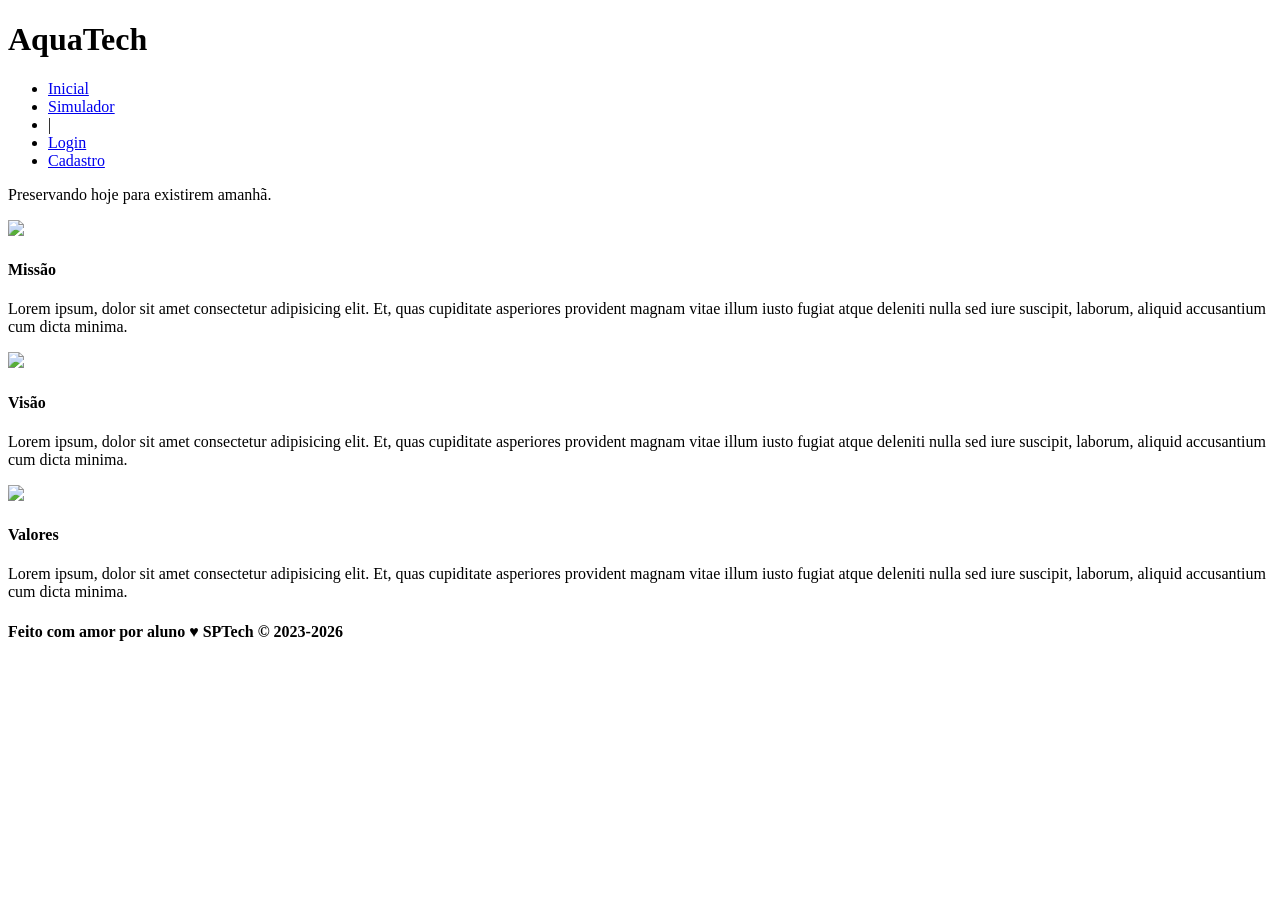
==== Algoritmos/web-data-viz/public/index.html @ e4da1940 "Subindo web data viz desparametrizada" ====
<!DOCTYPE html>
<html lang="en">

<head>
    <meta charset="UTF-8">
    <meta http-equiv="X-UA-Compatible" content="IE=edge">
    <meta name="viewport" content="width=device-width, initial-scale=1.0">

    <title>AquaTech | Página Inicial</title>

    <script src="./js/sessao.js"></script>

    <link rel="stylesheet" href="./css/estilo.css">
    <link rel="icon" href="./assets/icon/favicon2.ico">
    <link rel="preconnect" href="https://fonts.gstatic.com">
</head>

<body>
    <div class="header">
      <div class="container">
        <h1 class="titulo">AquaTech</h1>
        <ul class="navbar">
          <li class="agora">
            <a href="#">Inicial</a>
          </li>
          <li>
            <a href="simulador.html">Simulador</a>
          </li>
          <li>|</li>
          <li>
            <a href="login.html">Login</a>
          </li>
          <li>
            <a href="cadastro.html">Cadastro</a>
          </li>
        </ul>
      </div>
    </div>
  
    <div class="banner">
      <div class="container">
        <p>Preservando <span>hoje</span> para existirem <span>amanhã</span>.</p>
      </div>
    </div>
  
    <div class="social">
      <div class="container">
        <div class="boxes">
          <div class="box">
            <img src="assets/imgs/planet-earth_color.png">
            <h4>Missão</h4>
            <p>Lorem ipsum, dolor sit amet consectetur adipisicing elit. Et, quas cupiditate asperiores provident magnam
              vitae illum iusto fugiat atque deleniti nulla sed iure suscipit, laborum, aliquid accusantium cum dicta
              minima.</p>
          </div>
          <div class="box">
            <img src="assets/imgs/lightbulb_color.png">
            <h4>Visão</h4>
            <p>Lorem ipsum, dolor sit amet consectetur adipisicing elit. Et, quas cupiditate asperiores provident magnam
              vitae illum iusto fugiat atque deleniti nulla sed iure suscipit, laborum, aliquid accusantium cum dicta
              minima.</p>
          </div>
          <div class="box">
            <img src="assets/imgs/growth_color.png">
            <h4>Valores</h4>
            <p>Lorem ipsum, dolor sit amet consectetur adipisicing elit. Et, quas cupiditate asperiores provident magnam
              vitae illum iusto fugiat atque deleniti nulla sed iure suscipit, laborum, aliquid accusantium cum dicta
              minima.</p>
          </div>
        </div>
      </div>
    </div>
  
    <div class="footer">
      <div class="container">
        <h4>Feito com amor por aluno &hearts; SPTech &copy; 2023-2026</h4>
      </div>
    </div>
  </body>

</html>
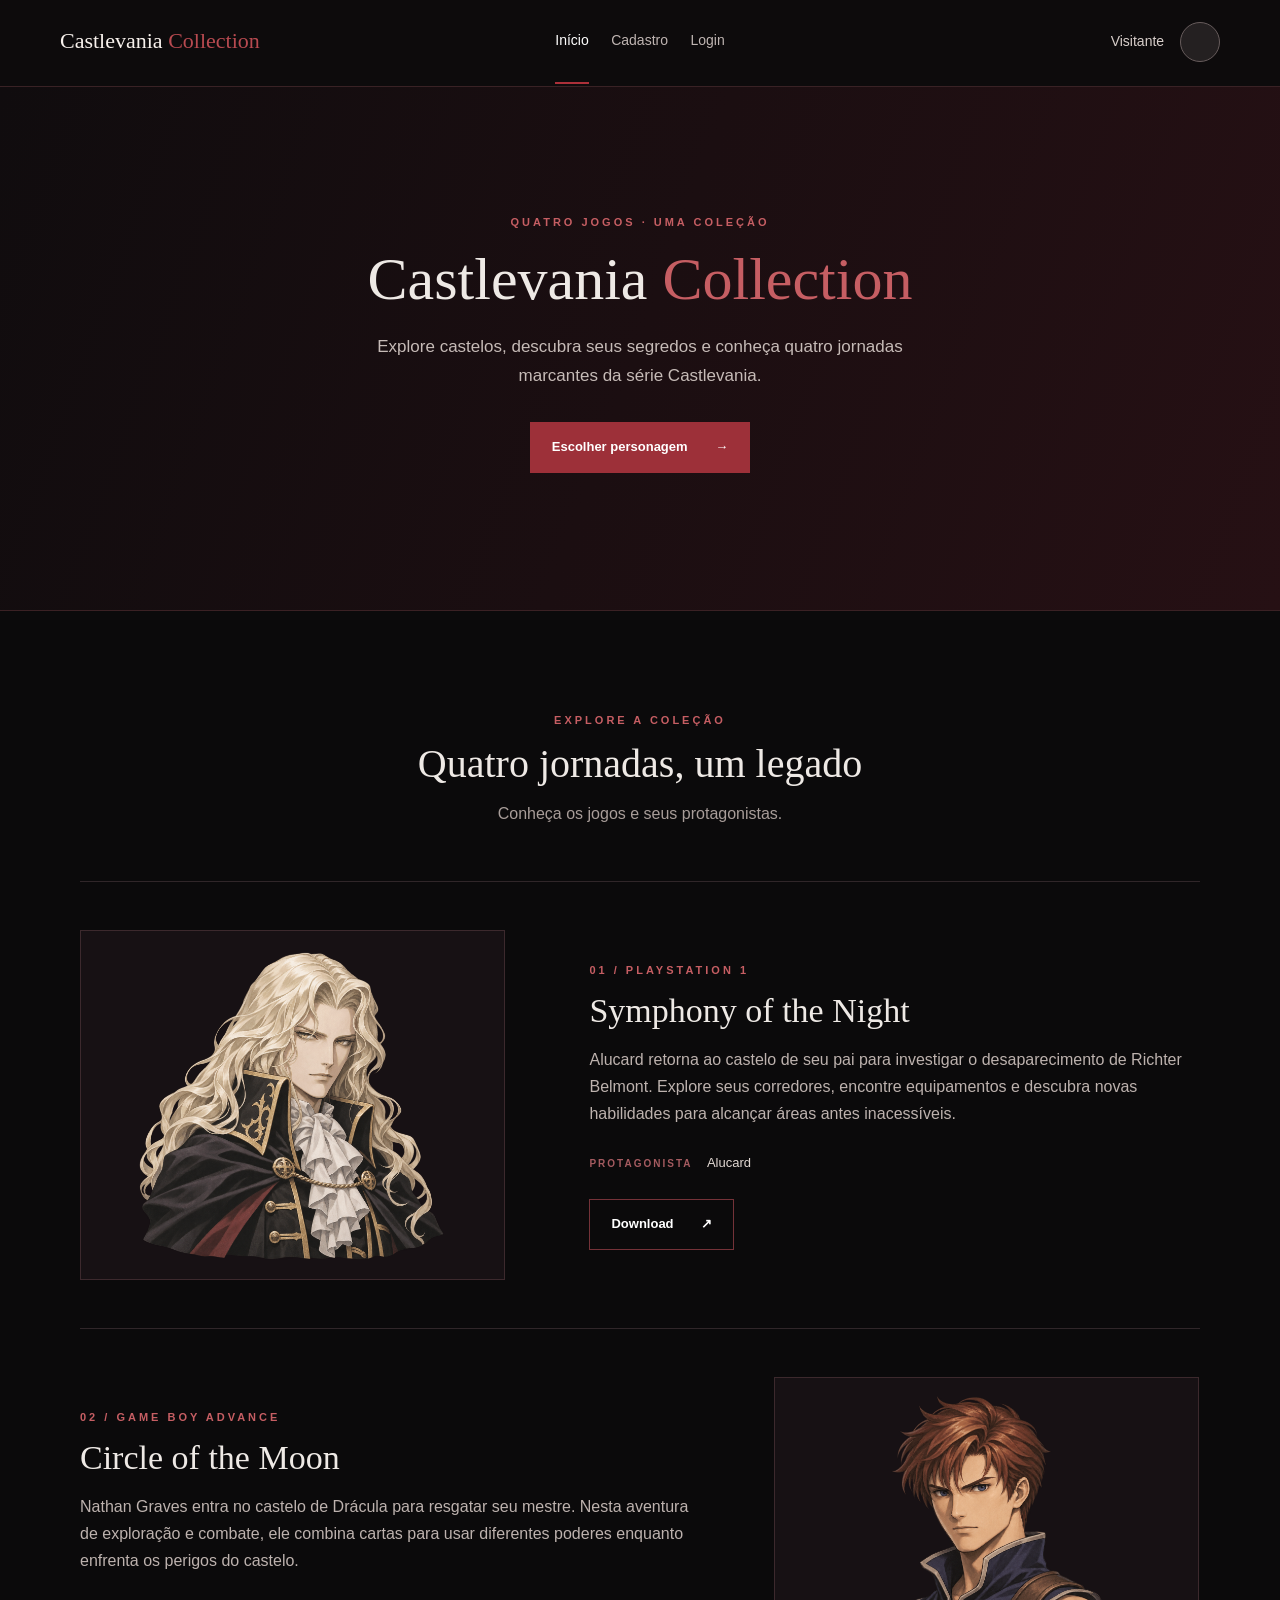
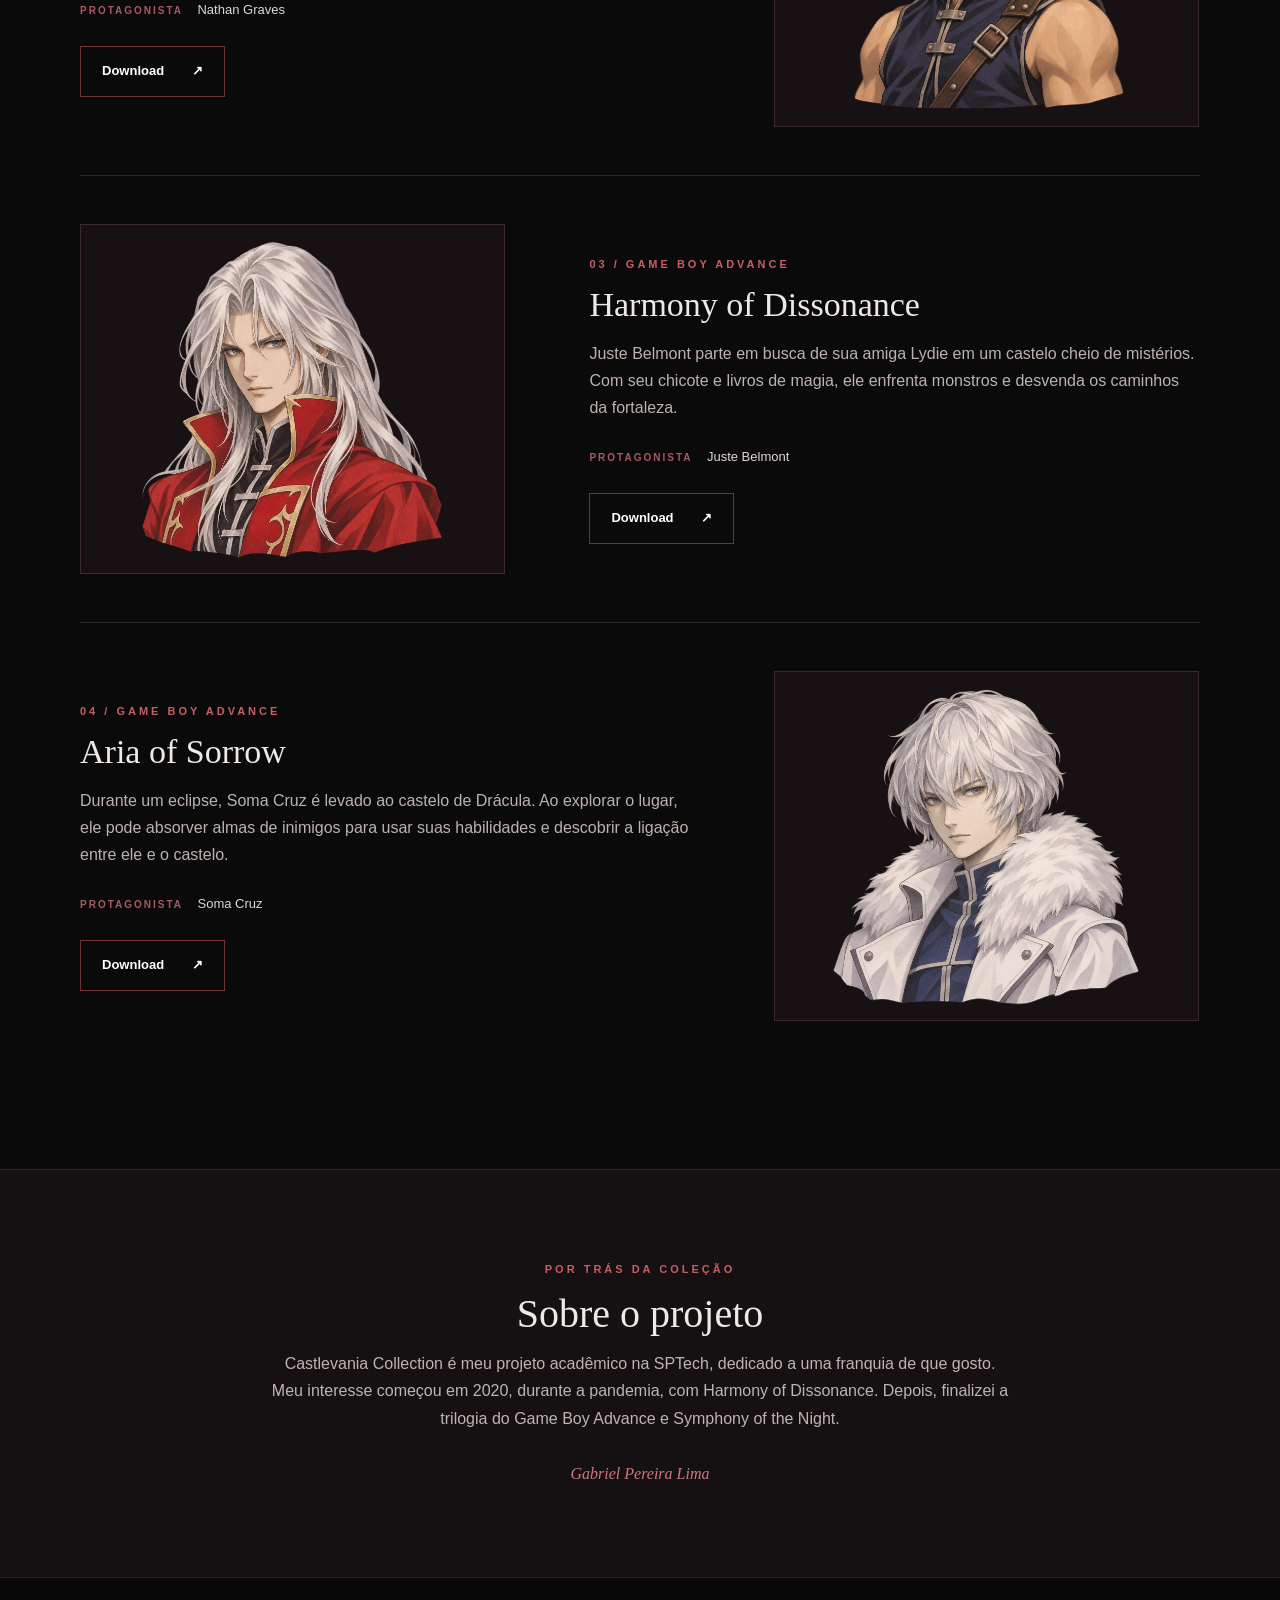
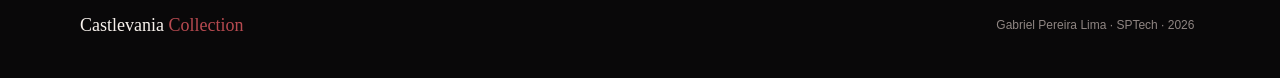
==== commit e50e694b: "Parametrização com a VM completa, Parametrização com a web data viz completa" ====
--- a/Algoritmos/web-data-viz/public/index.html
+++ b/Algoritmos/web-data-viz/public/index.html
@@ -1,81 +1,222 @@
 <!DOCTYPE html>
-<html lang="en">
-
-<head>
-    <meta charset="UTF-8">
-    <meta http-equiv="X-UA-Compatible" content="IE=edge">
-    <meta name="viewport" content="width=device-width, initial-scale=1.0">
-
-    <title>AquaTech | Página Inicial</title>
-
-    <script src="./js/sessao.js"></script>
-
-    <link rel="stylesheet" href="./css/estilo.css">
-    <link rel="icon" href="./assets/icon/favicon2.ico">
-    <link rel="preconnect" href="https://fonts.gstatic.com">
-</head>
-
-<body>
-    <div class="header">
-      <div class="container">
-        <h1 class="titulo">AquaTech</h1>
-        <ul class="navbar">
-          <li class="agora">
-            <a href="#">Inicial</a>
-          </li>
-          <li>
-            <a href="simulador.html">Simulador</a>
-          </li>
-          <li>|</li>
-          <li>
-            <a href="login.html">Login</a>
-          </li>
-          <li>
-            <a href="cadastro.html">Cadastro</a>
-          </li>
-        </ul>
-      </div>
-    </div>
-  
-    <div class="banner">
-      <div class="container">
-        <p>Preservando <span>hoje</span> para existirem <span>amanhã</span>.</p>
-      </div>
-    </div>
-  
-    <div class="social">
-      <div class="container">
-        <div class="boxes">
-          <div class="box">
-            <img src="assets/imgs/planet-earth_color.png">
-            <h4>Missão</h4>
-            <p>Lorem ipsum, dolor sit amet consectetur adipisicing elit. Et, quas cupiditate asperiores provident magnam
-              vitae illum iusto fugiat atque deleniti nulla sed iure suscipit, laborum, aliquid accusantium cum dicta
-              minima.</p>
-          </div>
-          <div class="box">
-            <img src="assets/imgs/lightbulb_color.png">
-            <h4>Visão</h4>
-            <p>Lorem ipsum, dolor sit amet consectetur adipisicing elit. Et, quas cupiditate asperiores provident magnam
-              vitae illum iusto fugiat atque deleniti nulla sed iure suscipit, laborum, aliquid accusantium cum dicta
-              minima.</p>
-          </div>
-          <div class="box">
-            <img src="assets/imgs/growth_color.png">
-            <h4>Valores</h4>
-            <p>Lorem ipsum, dolor sit amet consectetur adipisicing elit. Et, quas cupiditate asperiores provident magnam
-              vitae illum iusto fugiat atque deleniti nulla sed iure suscipit, laborum, aliquid accusantium cum dicta
-              minima.</p>
-          </div>
-        </div>
-      </div>
-    </div>
-  
-    <div class="footer">
-      <div class="container">
-        <h4>Feito com amor por aluno &hearts; SPTech &copy; 2023-2026</h4>
-      </div>
-    </div>
-  </body>
-
-</html>+<html lang="pt-BR">
+    <head>
+        <meta charset="UTF-8">
+        <title>
+            Castlevania Collection | Início
+        </title>
+        <link rel="stylesheet" href="css/estilo.css">
+    </head>
+    <body>
+        <header class="cabecalho">
+            <div class="conteudo conteudoCabecalho">
+                <a class="marca" href="index.html">
+                    Castlevania
+                    <span>
+                        Collection
+                    </span>
+                </a>
+                <div class="menuNavegacao">
+                    <a class="linkAtivo" href="index.html" aria-current="page">
+                        Início
+                    </a>
+                    <span id="opcoesMenu"></span>
+                </div>
+                <div class="usuario">
+                    <span class="nomeUsuario" id="nomeUsuario">
+                        Visitante
+                    </span>
+                    <span class="iconeUsuario" id="divIconeUsuario" aria-hidden="true">
+                    </span>
+                    <span id="localBotaoSair"></span>
+                </div>
+            </div>
+        </header>
+        <div id="divFavoritos"></div>
+        <main>
+            <div class="apresentacao">
+                <div class="conteudo conteudoApresentacao">
+                    <p class="destaque">
+                        QUATRO JOGOS · UMA COLEÇÃO
+                    </p>
+                    <h1>
+                        Castlevania
+                        <span>
+                            Collection
+                        </span>
+                    </h1>
+                    <p class="descricaoApresentacao">
+                        Explore castelos, descubra seus segredos e conheça quatro jornadas marcantes da série Castlevania.
+                    </p>
+                    <span id="botaoPersonagem"></span>
+                </div>
+            </div>
+            <div class="conteudo colecao" id="jogos">
+                <div class="tituloSecao">
+                    <p class="destaque">
+                        EXPLORE A COLEÇÃO
+                    </p>
+                    <h2>
+                        Quatro jornadas, um legado
+                    </h2>
+                    <p class="descricaoSecao">
+                        Conheça os jogos e seus protagonistas.
+                    </p>
+                </div>
+                <article class="jogo">
+                    <div class="retratoJogo">
+                        <img src="imagens/alucard.png" alt="Alucard">
+                    </div>
+                    <div class="textoJogo">
+                        <p class="destaque">
+                            01 / PLAYSTATION 1
+                        </p>
+                        <h3>
+                            Symphony of the Night
+                            <span id="localEstrela0"></span>
+                        </h3>
+                        <p class="descricaoJogo">
+                            Alucard retorna ao castelo de seu pai para investigar o desaparecimento de Richter Belmont. Explore seus corredores, encontre equipamentos e descubra novas habilidades para alcançar áreas antes inacessíveis.
+                        </p>
+                        <p class="protagonista">
+                            PROTAGONISTA
+                            <span>
+                                Alucard
+                            </span>
+                        </p>
+                        <a class="botao botaoContorno" href="https://romsfun.com/roms/playstation/castlevania-symphony-of-the-night-akumajou-dracula-x-gekka-no-yasoukyoku.html">
+                            Download
+                            <span aria-hidden="true">
+                                ↗
+                            </span>
+                        </a>
+                    </div>
+                </article>
+                <article class="jogo jogoInvertido">
+                    <div class="textoJogo">
+                        <p class="destaque">
+                            02 / GAME BOY ADVANCE
+                        </p>
+                        <h3>
+                            Circle of the Moon
+                            <span id="localEstrela1"></span>
+                        </h3>
+                        <p class="descricaoJogo">
+                            Nathan Graves entra no castelo de Drácula para resgatar seu mestre. Nesta aventura de exploração e combate, ele combina cartas para usar diferentes poderes enquanto enfrenta os perigos do castelo.
+                        </p>
+                        <p class="protagonista">
+                            PROTAGONISTA
+                            <span>
+                                Nathan Graves
+                            </span>
+                        </p>
+                        <a class="botao botaoContorno" href="https://romsfun.com/roms/game-boy-advance/castlevania-circle-of-the-moon.html">
+                            Download
+                            <span aria-hidden="true">
+                                ↗
+                            </span>
+                        </a>
+                    </div>
+                
+                    <div class="retratoJogo">
+                        <img src="imagens/nathan.png" alt="Nathan Graves">
+                    </div>
+                </article>
+                <article class="jogo">
+                    <div class="retratoJogo">
+                        <img src="imagens/juste.png" alt="Juste Belmont">
+                    </div>
+                    <div class="textoJogo">
+                        <p class="destaque">
+                            03 / GAME BOY ADVANCE
+                        </p>
+                        <h3>
+                            Harmony of Dissonance
+                            <span id="localEstrela2"></span>
+                        </h3>
+                        <p class="descricaoJogo">
+                            Juste Belmont parte em busca de sua amiga Lydie em um castelo cheio de mistérios. Com seu chicote e livros de magia, ele enfrenta monstros e desvenda os caminhos da fortaleza.
+                        </p>
+                        <p class="protagonista">
+                            PROTAGONISTA
+                            <span>
+                                Juste Belmont
+                            </span>
+                        </p>
+                        <a class="botao botaoContorno" href="https://romsfun.com/roms/game-boy-advance/castlevania-harmony-of-dissonance.html">
+                            Download
+                            <span aria-hidden="true">
+                                ↗
+                            </span>
+                        </a>
+                    </div>
+                </article>
+                <article class="jogo jogoInvertido">
+                    <div class="textoJogo">
+                        <p class="destaque">
+                            04 / GAME BOY ADVANCE
+                        </p>
+                        <h3>
+                            Aria of Sorrow
+                            <span id="localEstrela3"></span>
+                        </h3>
+                        <p class="descricaoJogo">
+                            Durante um eclipse, Soma Cruz é levado ao castelo de Drácula. Ao explorar o lugar, ele pode absorver almas de inimigos para usar suas habilidades e descobrir a ligação entre ele e o castelo.
+                        </p>
+                        <p class="protagonista">
+                            PROTAGONISTA
+                            <span>
+                                Soma Cruz
+                            </span>
+                        </p>
+                        <a class="botao botaoContorno" href="https://romsfun.com/roms/game-boy-advance/castlevania-aria-of-sorrow-recolor.html">
+                            Download
+                            <span aria-hidden="true">
+                                ↗
+                            </span>
+                        </a>
+                    </div>
+                
+                    <div class="retratoJogo">
+                        <img src="imagens/soma.png" alt="Soma Cruz">
+                    </div>
+                </article>
+            </div>
+            <div class="sobre" id="sobre">
+                <div class="conteudo conteudoSobre">
+                    <p class="destaque">
+                        POR TRÁS DA COLEÇÃO
+                    </p>
+                    <h2>
+                        Sobre o projeto
+                    </h2>
+                    <p class="descricaoSobre">
+                        Castlevania Collection é meu projeto acadêmico na SPTech, dedicado a uma franquia de que gosto. Meu interesse começou em 2020, durante a pandemia, com Harmony of Dissonance. Depois, finalizei a trilogia do Game Boy Advance e Symphony of the Night.
+                    </p>
+                    <p class="assinatura">
+                        Gabriel Pereira Lima
+                    </p>
+                </div>
+            </div>
+        </main>
+        <footer class="rodape">
+            <div class="conteudo conteudoRodape">
+                <span class="marca">
+                    Castlevania
+                    <span>
+                        Collection
+                    </span>
+                </span>
+                <p>
+                    Gabriel Pereira Lima · SPTech · 2026
+                </p>
+            </div>
+        </footer>
+        <script src="js/sessao.js"></script>
+        <script src="js/favoritos.js">
+        </script>
+        <script>
+            carregarSessao(true);
+        </script>
+    </body>
+</html>
--- a/Algoritmos/web-data-viz/public/css/estilo.css
+++ b/Algoritmos/web-data-viz/public/css/estilo.css
@@ -0,0 +1,600 @@
+* {
+    box-sizing: border-box;
+}
+
+body {
+    min-width: 1200px;
+    margin: 0;
+    background-color: #0b0a0b;
+    color: #eee9e5;
+    font-family: Arial, sans-serif;
+    line-height: 1.7;
+}
+
+button, input {
+    font-family: Arial, sans-serif;
+}
+
+h1, h2, h3, p {
+    margin-top: 0;
+}
+
+h1, h2, h3 {
+    font-family: Georgia, serif;
+    font-weight: normal;
+}
+
+a {
+    color: inherit;
+    text-decoration: none;
+}
+
+a:focus, button:focus, input:focus {
+    outline: 2px solid #f29098;
+    outline-offset: 3px;
+}
+
+.conteudo {
+    width: 1120px;
+    margin: 0 auto;
+}
+
+.cabecalho {
+    background-color: #0d0b0c;
+    border-bottom: 1px solid #392225;
+}
+
+.conteudoCabecalho {
+    width: 1160px;
+    height: 86px;
+    position: relative;
+}
+
+.conteudoCabecalho .marca {
+    position: absolute;
+    left: 0;
+    top: 22px;
+    width: 280px;
+}
+
+.marca {
+    color: #f8f2ed;
+    font-family: Georgia, serif;
+    font-size: 22px;
+}
+
+.marca span {
+    color: #b74a50;
+}
+
+.menuNavegacao {
+    width: 650px;
+    margin: 0 auto;
+    text-align: center;
+}
+
+.menuNavegacao a {
+    display: inline-block;
+    margin: 0 9px;
+    padding: 29px 0;
+    border-bottom: 2px solid transparent;
+    color: #bfb5b2;
+    font-size: 14px;
+}
+
+.menuNavegacao a:hover, .menuNavegacao .linkAtivo {
+    border-color: #ac3039;
+    color: #ffffff;
+}
+
+.usuario {
+    position: absolute;
+    right: 0;
+    top: 22px;
+    width: 220px;
+    white-space: nowrap;
+    text-align: right;
+    color: #d7ceca;
+    font-size: 14px;
+}
+
+.iconeUsuario {
+    display: inline-block;
+    margin-left: 12px;
+    vertical-align: middle;
+    width: 40px;
+    height: 40px;
+    border: 1px solid #675c5c;
+    border-radius: 50%;
+    background-color: #242021;
+}
+
+.destaque {
+    color: #c65e63;
+    font-size: 11px;
+    font-weight: bold;
+    letter-spacing: 3px;
+}
+
+.apresentacao {
+    background: linear-gradient(110deg, #100c0e, #261014);
+    border-bottom: 1px solid #3b2124;
+}
+
+.conteudoApresentacao {
+    padding: 126px 0 137px;
+    text-align: center;
+}
+
+.apresentacao h1 {
+    margin-bottom: 18px;
+    font-size: 60px;
+    line-height: 1.2;
+}
+
+.apresentacao h1 span {
+    color: #c65e63;
+}
+
+.descricaoApresentacao {
+    width: 540px;
+    margin: 0 auto 32px;
+    color: #c6bbb7;
+    font-size: 17px;
+}
+
+.botao {
+    display: inline-block;
+    text-align: center;
+    padding: 13px 21px;
+    border: 1px solid #9d3039;
+    background-color: #9d3039;
+    color: #ffffff;
+    font-size: 13px;
+    font-weight: bold;
+    cursor: pointer;
+}
+
+.botao span {
+    margin-left: 24px;
+}
+
+.botao:hover {
+    background-color: #bc424b;
+    border-color: #bc424b;
+}
+
+.botaoContorno {
+    border-color: #743238;
+    background-color: transparent;
+}
+
+.botaoContorno:hover {
+    background-color: #762b32;
+    border-color: #a43a42;
+}
+
+.botaoLargo {
+    width: 100%;
+    margin-top: 22px;
+}
+
+.colecao {
+    padding: 100px 0;
+}
+
+.tituloSecao {
+    margin-bottom: 54px;
+    text-align: center;
+}
+
+.tituloSecao h1, .tituloSecao h2, .sobre h2 {
+    margin-bottom: 12px;
+    font-size: 40px;
+    line-height: 1.2;
+}
+
+.descricaoSecao {
+    color: #a89d99;
+}
+
+.jogo {
+    padding: 48px 0;
+    border-top: 1px solid #302629;
+}
+
+.jogoInvertido .retratoJogo {
+    margin-right: 0;
+    margin-left: 80px;
+}
+
+.retratoJogo {
+    display: inline-block;
+    margin-right: 80px;
+    vertical-align: middle;
+    width: 425px;
+    height: 350px;
+    border: 1px solid #3c292d;
+    background-color: #171114;
+}
+
+.retratoJogo img {
+    width: 100%;
+    height: 100%;
+    padding: 15px;
+    object-fit: contain;
+}
+
+.textoJogo {
+    display: inline-block;
+    vertical-align: middle;
+    width: 610px;
+}
+
+.textoJogo h3 {
+    margin-bottom: 14px;
+    font-size: 34px;
+    line-height: 1.2;
+}
+
+.descricaoJogo {
+    color: #bdb2ae;
+}
+
+.protagonista {
+    margin: 25px 0;
+    color: #a55b60;
+    font-size: 10px;
+    font-weight: bold;
+    letter-spacing: 2px;
+}
+
+.protagonista span {
+    margin-left: 10px;
+    color: #e2d8d3;
+    font-size: 13px;
+    font-weight: normal;
+    letter-spacing: 0;
+}
+
+.sobre {
+    padding: 90px 0;
+    border-top: 1px solid #3b2427;
+    background-color: #151012;
+}
+
+.conteudoSobre {
+    width: 740px;
+    text-align: center;
+}
+
+.descricaoSobre {
+    color: #bfb4b0;
+}
+
+.assinatura {
+    margin: 28px 0 0;
+    color: #cf777c;
+    font-family: Georgia, serif;
+    font-style: italic;
+}
+
+.rodape {
+    border-top: 1px solid #302326;
+    background-color: #090809;
+}
+
+.conteudoRodape {
+    height: 100px;
+    padding: 32px 0;
+}
+
+.rodape .marca {
+    display: inline-block;
+    width: 660px;
+    vertical-align: middle;
+    font-size: 18px;
+}
+
+.rodape p {
+    display: inline-block;
+    width: 450px;
+    vertical-align: middle;
+    text-align: right;
+    margin: 0;
+    color: #8f8582;
+    font-size: 12px;
+}
+
+.paginaCadastro {
+    padding: 80px 0 100px;
+}
+
+.listaPersonagens {
+    text-align: center;
+}
+
+.opcaoPersonagem {
+    display: inline-block;
+    width: 260px;
+    margin: 0 7px;
+    vertical-align: top;
+}
+
+.seletorPersonagem {
+    display: block;
+    width: 16px;
+    height: 16px;
+    margin: 0 auto 12px;
+    accent-color: #d34a55;
+    cursor: pointer;
+}
+
+.cartaoPersonagem {
+    display: block;
+    padding-bottom: 20px;
+    border: 2px solid #3b2b2d;
+    background-color: #141012;
+    text-align: center;
+    cursor: pointer;
+}
+
+.retratoPersonagem {
+    display: block;
+    height: 260px;
+    background-color: #191215;
+}
+
+.imagemPersonagem {
+    width: 100%;
+    height: 100%;
+    padding: 18px;
+    object-fit: contain;
+}
+
+.cartaoPersonagem:hover .imagemPersonagem {
+    filter: brightness(1.1);
+}
+
+.nomePersonagem {
+    display: block;
+    margin: 17px 0 3px;
+    font-family: Georgia, serif;
+    font-size: 21px;
+}
+
+.jogoPersonagem {
+    display: block;
+    color: #a78c8d;
+    font-size: 9px;
+    letter-spacing: 1px;
+}
+
+.painel {
+    padding: 42px;
+    border: 1px solid #402b2e;
+    background-color: #151113;
+    box-shadow: 0 12px 35px #000000;
+}
+
+.painelCadastro {
+    width: 560px;
+    margin: 78px auto 0;
+}
+
+.painel h1, .painel h2 {
+    margin-bottom: 8px;
+    font-size: 34px;
+    line-height: 1.2;
+}
+
+.descricaoFormulario {
+    margin-bottom: 30px;
+    color: #aaa09d;
+    font-size: 14px;
+}
+
+.rotuloCampo {
+    display: block;
+    margin: 20px 0 7px;
+    color: #e3dbd8;
+    font-size: 13px;
+    font-weight: bold;
+}
+
+.campoFormulario {
+    width: 100%;
+    padding: 13px 14px;
+    border: 1px solid #4b393c;
+    border-radius: 0;
+    background-color: #0d0b0c;
+    color: #ffffff;
+    font-size: 15px;
+}
+
+.campoFormulario::placeholder {
+    color: #7e7472;
+}
+
+.ajuda {
+    margin: 6px 0 0;
+    color: #9e9390;
+    font-size: 12px;
+}
+
+.mensagem {
+    margin-top: 16px;
+    color: #f19da3;
+    font-size: 13px;
+}
+
+.rodapeFormulario {
+    margin: 25px 0 0;
+    color: #a99f9b;
+    font-size: 13px;
+    text-align: center;
+}
+
+.rodapeFormulario a {
+    color: #e8888e;
+    text-decoration: underline;
+}
+
+.paginaLogin {
+    min-height: 650px;
+    padding: 80px 0;
+    background: linear-gradient(120deg, #0b0a0b, #1d1013);
+}
+
+.painelLogin {
+    width: 480px;
+    margin: 0 auto;
+}
+
+.botaoFavoritosMenu {
+    margin: 0 9px;
+    padding: 29px 0;
+    border: 0;
+    border-bottom: 2px solid transparent;
+    background-color: transparent;
+    color: #bfb5b2;
+    font-size: 14px;
+    cursor: pointer;
+}
+
+.botaoFavoritosMenu:hover {
+    border-color: #ac3039;
+    color: #ffffff;
+}
+
+.estrelaFavorito {
+    padding: 0 4px;
+    border: 0;
+    background-color: transparent;
+    color: #e5b86a;
+    font-size: 30px;
+    vertical-align: middle;
+    cursor: pointer;
+}
+
+.estrelaFavorito:hover {
+    color: #ffe1a3;
+}
+
+.fundoFavoritos {
+    position: fixed;
+    top: 0;
+    left: 0;
+    width: 100%;
+    height: 100%;
+    z-index: 10;
+    overflow: auto;
+    background-color: #000000bb;
+}
+
+.painelFavoritos {
+    width: 560px;
+    margin: 120px auto;
+}
+
+.itemFavorito {
+    padding: 14px 0;
+    border-bottom: 1px solid #402b2e;
+    color: #e5b86a;
+    font-size: 15px;
+}
+
+.removerFavorito {
+    margin-left: 12px;
+    padding: 5px 8px;
+    border: 1px solid #743238;
+    background-color: transparent;
+    color: #f19da3;
+    cursor: pointer;
+}
+
+.removerFavorito:hover {
+    background-color: #762b32;
+}
+
+.paginaQuiz {
+    width: 860px;
+    padding: 80px 0 100px;
+}
+
+.perguntaQuiz {
+    margin-bottom: 26px;
+    padding: 30px;
+}
+
+.perguntaQuiz h2 {
+    margin-bottom: 22px;
+    font-size: 26px;
+}
+
+.alternativaQuiz {
+    display: block;
+    margin-top: 10px;
+    padding: 12px 16px;
+    border: 1px solid #402b2e;
+    background-color: #0d0b0c;
+    color: #e3dbd8;
+    font-size: 14px;
+    cursor: pointer;
+}
+
+.alternativaQuiz:hover {
+    border-color: #a43a42;
+    background-color: #251316;
+}
+
+.alternativaQuiz input {
+    margin-right: 10px;
+    accent-color: #d34a55;
+}
+
+.acoesQuiz {
+    text-align: center;
+}
+
+.acoesQuiz .botao {
+    margin: 0 6px;
+}
+
+.resultadoQuiz {
+    margin-top: 30px;
+}
+
+.resultadoQuiz .painel h2 {
+    color: #e8888e;
+}
+
+.nomeUsuario {
+    display: inline-block;
+    max-width: 100px;
+    overflow: hidden;
+    text-overflow: ellipsis;
+    white-space: nowrap;
+    vertical-align: middle;
+}
+
+.imagemIcone {
+    width: 100%;
+    height: 100%;
+    object-fit: contain;
+    border-radius: 50%;
+}
+
+.botaoSair {
+    margin-left: 8px;
+    padding: 5px 8px;
+    border: 1px solid #72424b;
+    background-color: transparent;
+    color: #eee9e5;
+    vertical-align: middle;
+    cursor: pointer;
+}
+
+.botaoSair:hover {
+    background-color: #3d272d;
+}
